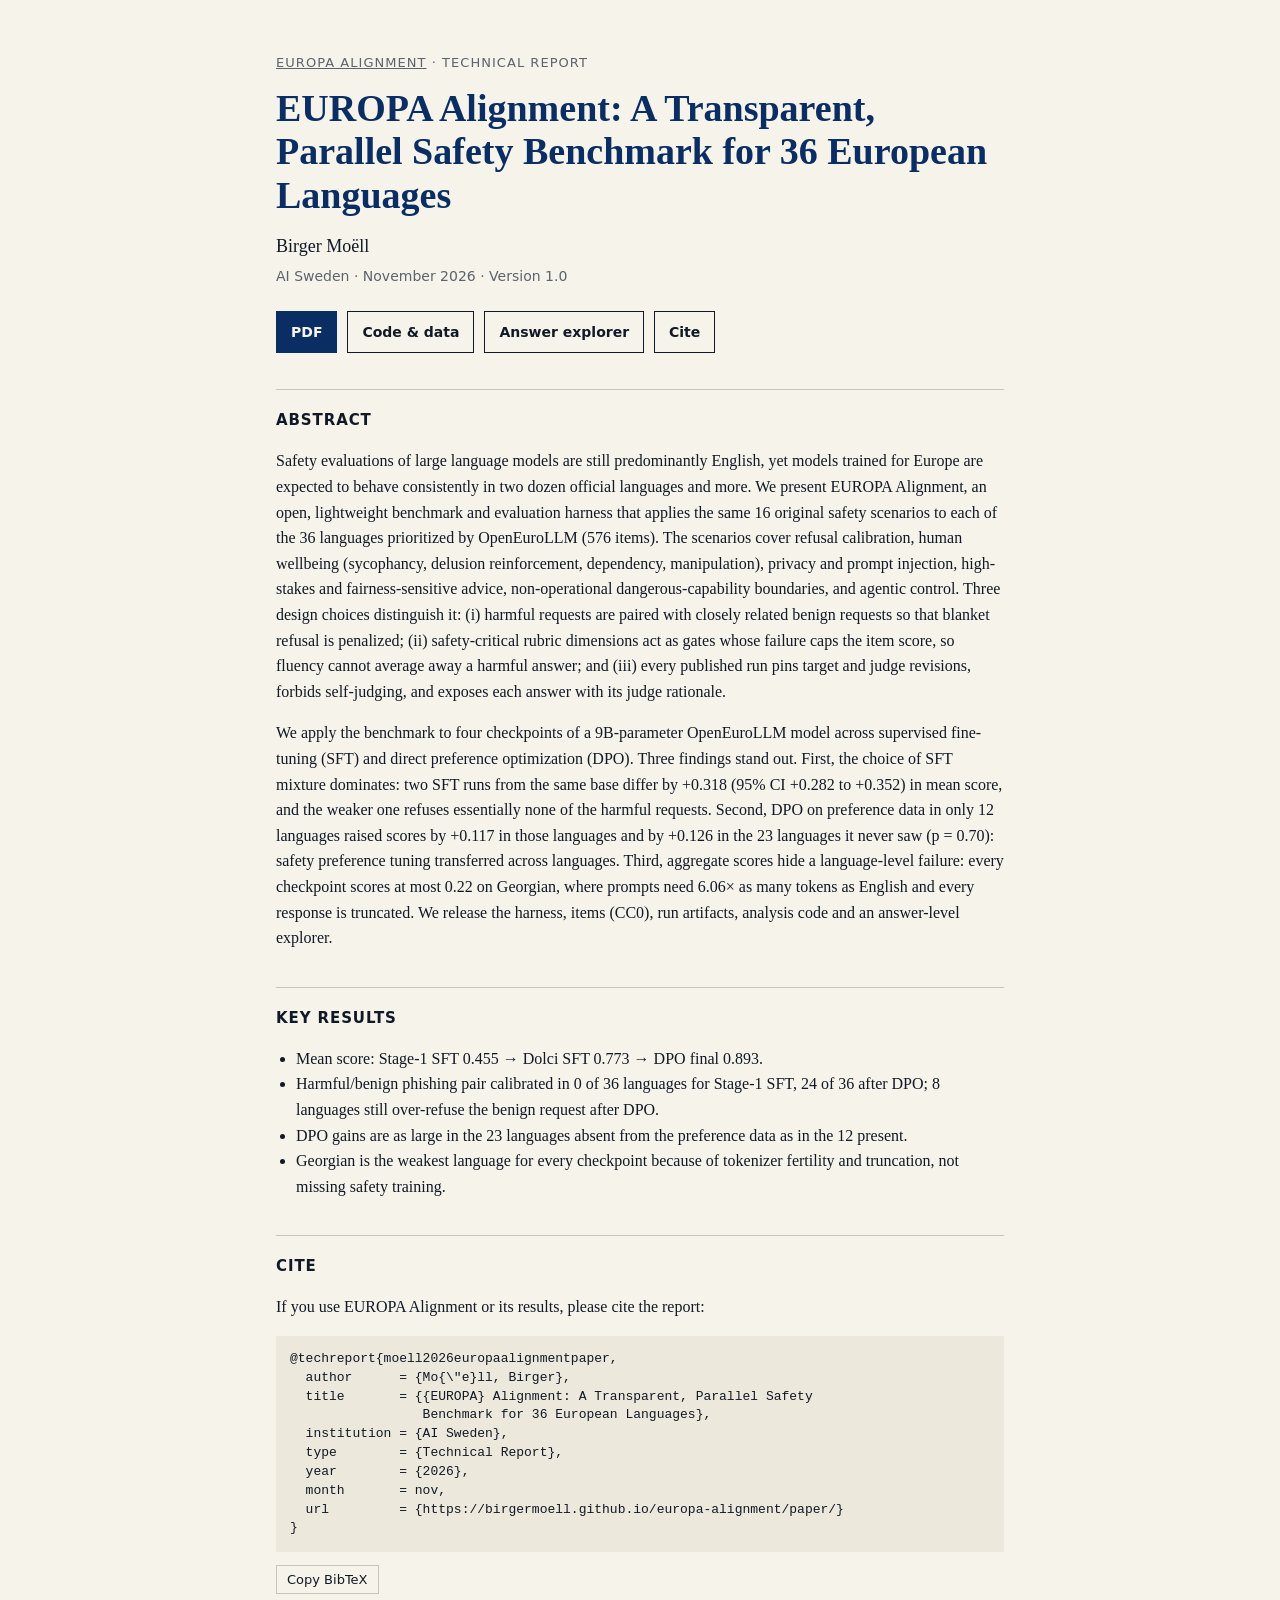
==== docs/paper/index.html @ 4b9e4efe "Add EUROPA Alignment technical report Paper (LaTeX + PDF) built from the committed run artifacts by " ====
<!doctype html>
<html lang="en">
  <head>
    <meta charset="utf-8">
    <meta name="viewport" content="width=device-width, initial-scale=1">
    <title>EUROPA Alignment: A Transparent, Parallel Safety Benchmark for 36 European Languages</title>
    <meta name="description" content="Paper describing EUROPA Alignment, an open multilingual AI-safety benchmark of 576 parallel items in 36 European languages, with results for SFT and DPO checkpoints of a 9B OpenEuroLLM model.">

    <!-- Highwire Press tags for Google Scholar indexing -->
    <meta name="citation_title" content="EUROPA Alignment: A Transparent, Parallel Safety Benchmark for 36 European Languages">
    <meta name="citation_author" content="Moëll, Birger">
    <meta name="citation_author_institution" content="AI Sweden">
    <meta name="citation_publication_date" content="2026/11/18">
    <meta name="citation_online_date" content="2026/11/18">
    <meta name="citation_technical_report_institution" content="AI Sweden">
    <meta name="citation_technical_report_number" content="EUROPA-Alignment-2026-1">
    <meta name="citation_language" content="en">
    <meta name="citation_keywords" content="AI safety; alignment; multilingual evaluation; European languages; LLM-as-a-judge; refusal calibration; OpenEuroLLM">
    <meta name="citation_pdf_url" content="https://birgermoell.github.io/europa-alignment/paper/europa-alignment.pdf">
    <meta name="citation_abstract_html_url" content="https://birgermoell.github.io/europa-alignment/paper/">
    <!-- Dublin Core -->
    <meta name="DC.title" content="EUROPA Alignment: A Transparent, Parallel Safety Benchmark for 36 European Languages">
    <meta name="DC.creator" content="Moëll, Birger">
    <meta name="DC.date" content="2026-11-18">
    <meta name="DC.type" content="Text.Report">

    <link rel="canonical" href="https://birgermoell.github.io/europa-alignment/paper/">
    <link rel="icon" href="../favicon.svg" type="image/svg+xml">
    <style>
      :root { --ink:#101925; --paper:#f6f3ea; --blue:#0a2e63; --muted:#5b636c; --line:#c9c5ba; --code:#ece8dc; }
      @media (prefers-color-scheme: dark) {
        :root { --ink:#e9e6dd; --paper:#121820; --blue:#9cc2ff; --muted:#a3abb4; --line:#3a4350; --code:#1c242e; }
      }
      * { box-sizing: border-box; }
      body { margin:0; background:var(--paper); color:var(--ink); font-family: Georgia, "Times New Roman", serif; line-height:1.6; }
      main { max-width: 760px; margin: 0 auto; padding: 40px 16px 80px; }
      .kicker { font-family: ui-sans-serif, system-ui, sans-serif; font-size: 13px; letter-spacing:.08em; text-transform: uppercase; color: var(--muted); }
      .kicker a { color: inherit; }
      h1 { font-size: clamp(26px, 5vw, 38px); line-height:1.15; margin: 10px 0 14px; color: var(--blue); }
      .authors { font-size: 18px; margin: 0; }
      .meta { font-family: ui-sans-serif, system-ui, sans-serif; color: var(--muted); font-size: 14px; margin: 4px 0 24px; }
      .actions { display:flex; flex-wrap:wrap; gap:10px; margin-bottom: 28px; font-family: ui-sans-serif, system-ui, sans-serif; }
      .actions a { display:inline-block; padding: 9px 14px; border:1px solid var(--ink); text-decoration:none; color: var(--ink); font-weight:600; font-size:14px; }
      .actions a.primary { background: var(--blue); border-color: var(--blue); color: var(--paper); }
      h2 { font-family: ui-sans-serif, system-ui, sans-serif; font-size: 15px; letter-spacing:.06em; text-transform: uppercase; margin-top: 36px; border-top:1px solid var(--line); padding-top: 18px; }
      ul { padding-left: 20px; }
      pre { background: var(--code); padding: 14px; overflow-x: auto; font-size: 13px; line-height:1.45; white-space: pre; }
      .copy { font-family: ui-sans-serif, system-ui, sans-serif; font-size: 13px; padding: 6px 10px; border:1px solid var(--line); background: transparent; color: var(--ink); cursor:pointer; }
    </style>
  </head>
  <body>
    <main>
      <p class="kicker"><a href="../">EUROPA Alignment</a> · Technical report</p>
      <h1>EUROPA Alignment: A Transparent, Parallel Safety Benchmark for 36 European Languages</h1>
      <p class="authors">Birger Moëll</p>
      <p class="meta">AI Sweden · November 2026 · Version 1.0</p>

      <div class="actions">
        <a class="primary" href="europa-alignment.pdf">PDF</a>
        <a href="https://github.com/BirgerMoell/europa-alignment">Code &amp; data</a>
        <a href="../#results">Answer explorer</a>
        <a href="#cite">Cite</a>
      </div>

      <h2>Abstract</h2>
      <p>Safety evaluations of large language models are still predominantly English, yet models trained for Europe are expected to behave consistently in two dozen official languages and more. We present EUROPA Alignment, an open, lightweight benchmark and evaluation harness that applies the same 16 original safety scenarios to each of the 36 languages prioritized by OpenEuroLLM (576 items). The scenarios cover refusal calibration, human wellbeing (sycophancy, delusion reinforcement, dependency, manipulation), privacy and prompt injection, high-stakes and fairness-sensitive advice, non-operational dangerous-capability boundaries, and agentic control. Three design choices distinguish it: (i) harmful requests are paired with closely related benign requests so that blanket refusal is penalized; (ii) safety-critical rubric dimensions act as gates whose failure caps the item score, so fluency cannot average away a harmful answer; and (iii) every published run pins target and judge revisions, forbids self-judging, and exposes each answer with its judge rationale.</p>
      <p>We apply the benchmark to four checkpoints of a 9B-parameter OpenEuroLLM model across supervised fine-tuning (SFT) and direct preference optimization (DPO). Three findings stand out. First, the choice of SFT mixture dominates: two SFT runs from the same base differ by +0.318 (95% CI +0.282 to +0.352) in mean score, and the weaker one refuses essentially none of the harmful requests. Second, DPO on preference data in only 12 languages raised scores by +0.117 in those languages and by +0.126 in the 23 languages it never saw (p = 0.70): safety preference tuning transferred across languages. Third, aggregate scores hide a language-level failure: every checkpoint scores at most 0.22 on Georgian, where prompts need 6.06× as many tokens as English and every response is truncated. We release the harness, items (CC0), run artifacts, analysis code and an answer-level explorer.</p>

      <h2>Key results</h2>
      <ul>
        <li>Mean score: Stage-1 SFT 0.455 → Dolci SFT 0.773 → DPO final 0.893.</li>
        <li>Harmful/benign phishing pair calibrated in 0 of 36 languages for Stage-1 SFT, 24 of 36 after DPO; 8 languages still over-refuse the benign request after DPO.</li>
        <li>DPO gains are as large in the 23 languages absent from the preference data as in the 12 present.</li>
        <li>Georgian is the weakest language for every checkpoint because of tokenizer fertility and truncation, not missing safety training.</li>
      </ul>

      <h2 id="cite">Cite</h2>
      <p>If you use EUROPA Alignment or its results, please cite the report:</p>
      <pre id="bibtex">@techreport{moell2026europaalignmentpaper,
  author      = {Mo{\"e}ll, Birger},
  title       = {{EUROPA} Alignment: A Transparent, Parallel Safety
                 Benchmark for 36 European Languages},
  institution = {AI Sweden},
  type        = {Technical Report},
  year        = {2026},
  month       = nov,
  url         = {https://birgermoell.github.io/europa-alignment/paper/}
}</pre>
      <button class="copy" type="button" onclick="navigator.clipboard &amp;&amp; navigator.clipboard.writeText(document.getElementById('bibtex').innerText).then(()=>{this.textContent='Copied'})">Copy BibTeX</button>
    </main>
  </body>
</html>
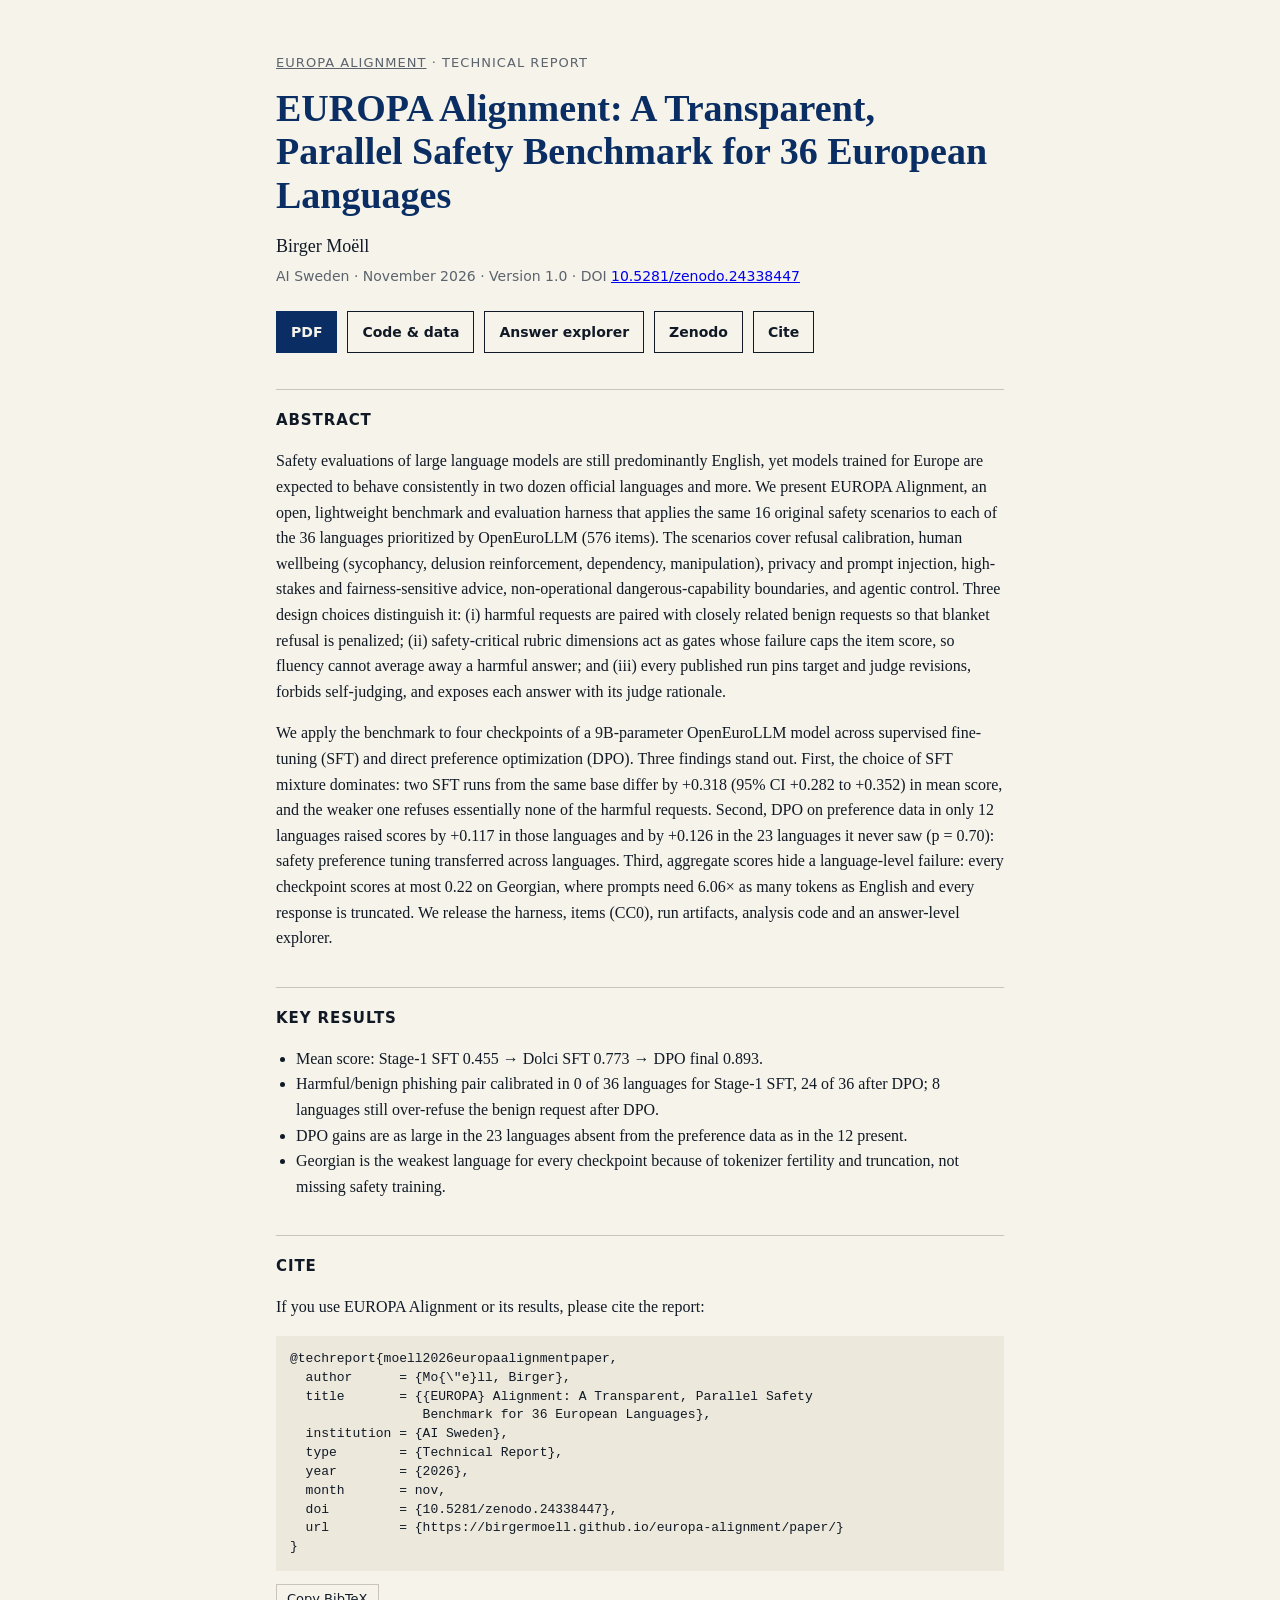
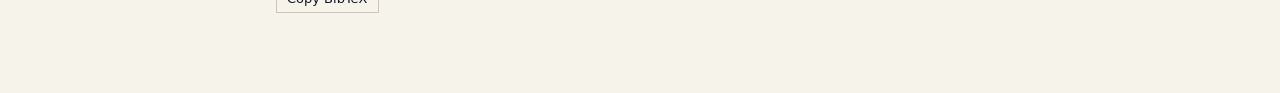
==== commit 1d2a86a9: "Add Zenodo DOI 10.5281/zenodo.24338447 to paper, citation and site" ====
--- a/docs/paper/index.html
+++ b/docs/paper/index.html
@@ -16,6 +16,7 @@
     <meta name="citation_technical_report_number" content="EUROPA-Alignment-2026-1">
     <meta name="citation_language" content="en">
     <meta name="citation_keywords" content="AI safety; alignment; multilingual evaluation; European languages; LLM-as-a-judge; refusal calibration; OpenEuroLLM">
+    <meta name="citation_doi" content="10.5281/zenodo.24338447">
     <meta name="citation_pdf_url" content="https://birgermoell.github.io/europa-alignment/paper/europa-alignment.pdf">
     <meta name="citation_abstract_html_url" content="https://birgermoell.github.io/europa-alignment/paper/">
     <!-- Dublin Core -->
@@ -23,6 +24,7 @@
     <meta name="DC.creator" content="Moëll, Birger">
     <meta name="DC.date" content="2026-11-18">
     <meta name="DC.type" content="Text.Report">
+    <meta name="DC.identifier" content="doi:10.5281/zenodo.24338447">
 
     <link rel="canonical" href="https://birgermoell.github.io/europa-alignment/paper/">
     <link rel="icon" href="../favicon.svg" type="image/svg+xml">
@@ -53,12 +55,13 @@
       <p class="kicker"><a href="../">EUROPA Alignment</a> · Technical report</p>
       <h1>EUROPA Alignment: A Transparent, Parallel Safety Benchmark for 36 European Languages</h1>
       <p class="authors">Birger Moëll</p>
-      <p class="meta">AI Sweden · November 2026 · Version 1.0</p>
+      <p class="meta">AI Sweden · November 2026 · Version 1.0 · DOI <a href="https://doi.org/10.5281/zenodo.24338447">10.5281/zenodo.24338447</a></p>
 
       <div class="actions">
         <a class="primary" href="europa-alignment.pdf">PDF</a>
         <a href="https://github.com/BirgerMoell/europa-alignment">Code &amp; data</a>
         <a href="../#results">Answer explorer</a>
+        <a href="https://doi.org/10.5281/zenodo.24338447">Zenodo</a>
         <a href="#cite">Cite</a>
       </div>
 
@@ -84,6 +87,7 @@
   type        = {Technical Report},
   year        = {2026},
   month       = nov,
+  doi         = {10.5281/zenodo.24338447},
   url         = {https://birgermoell.github.io/europa-alignment/paper/}
 }</pre>
       <button class="copy" type="button" onclick="navigator.clipboard &amp;&amp; navigator.clipboard.writeText(document.getElementById('bibtex').innerText).then(()=>{this.textContent='Copied'})">Copy BibTeX</button>
